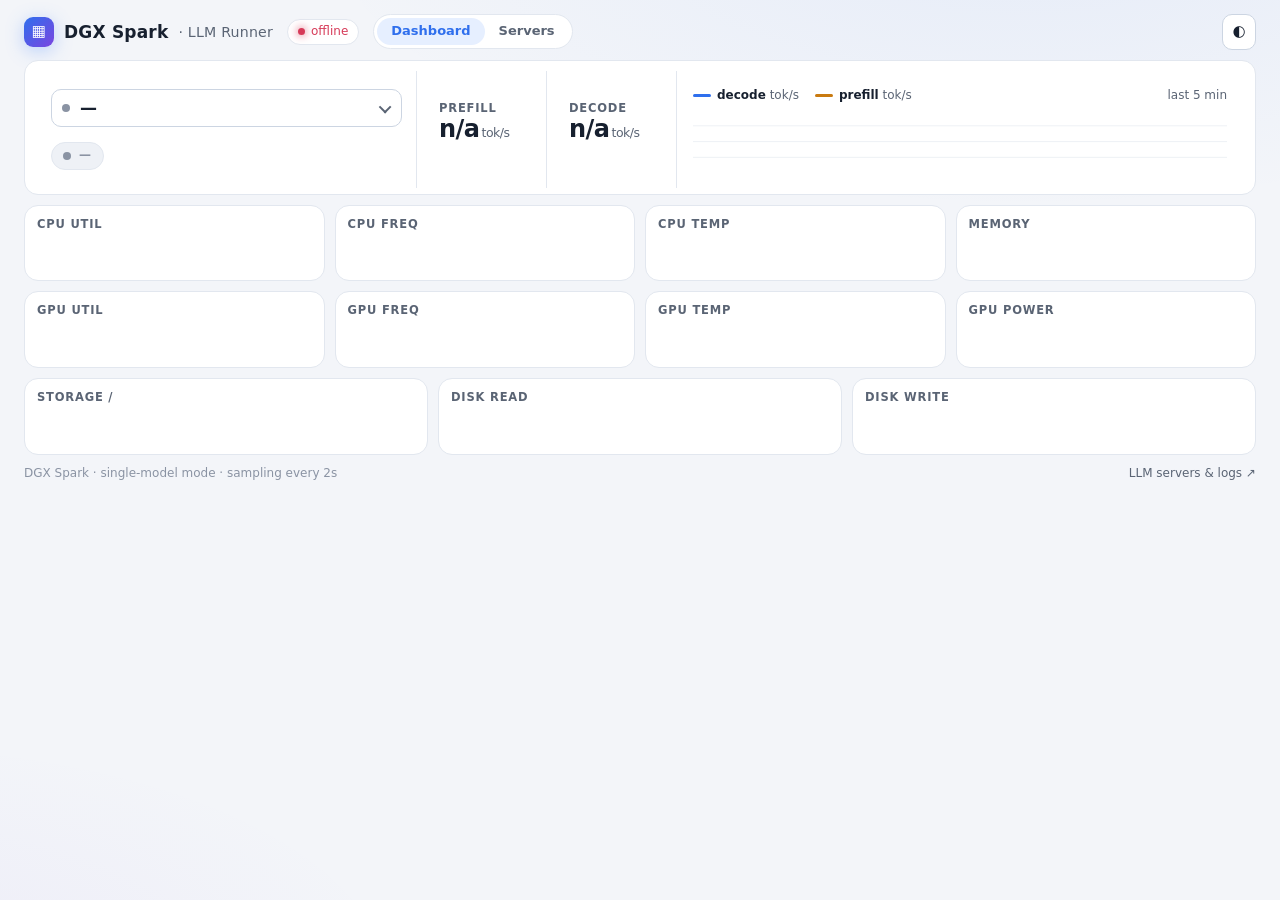
==== web/index.html @ bf710873 "Replace Streamlit dashboard with FastAPI backend + vanilla HTML/JS/CSS frontend" ====
<!DOCTYPE html>
<html lang="en">
<head>
<meta charset="UTF-8">
<meta name="viewport" content="width=device-width, initial-scale=1">
<title>DGX Spark · LLM Runner</title>
<link rel="stylesheet" href="style.css">
</head>
<body>
<div class="app">

  <header>
    <div class="brand">
      <span class="logo">▦</span>
      DGX Spark <small>· LLM Runner</small>
    </div>
    <span class="live" id="livePill"><i></i> <span id="liveText">connecting…</span></span>
    <span class="nav">
      <button id="navDash" class="active">Dashboard</button>
      <button id="navServers">Servers</button>
    </span>
    <span class="spacer"></span>
    <button class="btn theme-toggle" id="themeToggle" title="Toggle light / dark">◐</button>
  </header>

  <!-- ==================== DASHBOARD VIEW ==================== -->
  <main id="viewDash">

    <section class="card llm">
      <div class="side">
        <details class="select model-title" id="modelSelect">
          <summary>
            <span class="dot" id="selDot"></span>
            <span id="selName">—</span>
            <span class="tag" id="selTag"></span>
            <span class="caret"></span>
          </summary>
          <div class="menu" role="listbox" id="modelMenu">
            <div class="group">Available models</div>
          </div>
        </details>
        <div class="actions">
          <span class="status stopped" id="statusPill"><i></i> <span id="statusText">—</span></span>
          <button class="btn primary" id="btnStart" hidden>Start</button>
          <button class="btn danger-ghost" id="btnStop" hidden>Stop</button>
          <button class="btn" id="btnReload" hidden>Reload</button>
        </div>
      </div>
      <div class="throughput">
        <div class="t">
          <div class="label">Prefill</div>
          <div class="value" id="prefillVal">n/a<small>tok/s</small></div>
          <div class="delta" id="prefillDelta"></div>
        </div>
        <div class="t">
          <div class="label">Decode</div>
          <div class="value" id="decodeVal">n/a<small>tok/s</small></div>
          <div class="delta" id="decodeDelta"></div>
        </div>
      </div>
      <div class="chart">
        <div class="legend">
          <span><span class="sw decode"></span><b>decode</b> tok/s</span>
          <span><span class="sw prefill"></span><b>prefill</b> tok/s</span>
          <span class="spacer"></span>
          <span>last 5 min</span>
        </div>
        <svg id="heroSvg" viewBox="0 0 700 150" preserveAspectRatio="none">
          <defs>
            <linearGradient id="gDec" x1="0" y1="0" x2="0" y2="1">
              <stop offset="0" stop-color="var(--accent)" stop-opacity=".28"/>
              <stop offset="1" stop-color="var(--accent)" stop-opacity="0"/>
            </linearGradient>
          </defs>
          <g stroke="var(--border)" stroke-width="1">
            <line x1="0" y1="37"  x2="700" y2="37"/>
            <line x1="0" y1="74"  x2="700" y2="74"/>
            <line x1="0" y1="111" x2="700" y2="111"/>
          </g>
        </svg>
      </div>
    </section>

    <div class="row" id="rowSys"></div>
    <div class="row" id="rowGpu"></div>
    <div class="row row-3" id="rowStorage"></div>

  </main>

  <!-- ==================== SERVERS VIEW ==================== -->
  <main id="viewServers" hidden>
    <section class="card servers">
      <div class="bar">
        <details class="select" id="serverSelect">
          <summary>
            <span class="dot" id="srvDot"></span>
            <span id="srvName">—</span>
            <span class="tag" id="srvTag"></span>
            <span class="caret"></span>
          </summary>
          <div class="menu" id="serverMenu"><div class="group">Available models</div></div>
        </details>
        <button class="btn primary" id="srvStart">Start</button>
        <button class="btn danger-ghost" id="srvStop">Stop</button>
        <span class="spacer"></span>
        <label class="ctl">Lines
          <select id="logTail">
            <option>50</option>
            <option>100</option>
            <option selected>300</option>
            <option>1000</option>
          </select>
        </label>
        <label class="ctl"><input type="checkbox" id="logAuto" checked> Auto refresh 5s</label>
        <button class="btn" id="logRefresh">Refresh</button>
      </div>
      <div class="detail" id="srvDetail"></div>
    </section>
    <section class="card logsbox">
      <div class="head"><span class="label">Container logs</span><span class="sub" id="logsMeta"></span></div>
      <pre class="logs" id="logs">select a model…</pre>
    </section>
  </main>

  <footer>
    <span id="footInfo">DGX Spark · single-model mode · sampling every 2s</span>
    <a href="#" id="footLink">LLM servers &amp; logs ↗</a>
  </footer>
</div>

<div class="toast" id="toast"></div>
<script src="app.js"></script>
</body>
</html>
---- web/style.css ----
:root {
  --bg: #0b0e14;
  --panel: #12161f;
  --panel-2: #161b26;
  --border: #1f2635;
  --border-hi: #2c3547;
  --text: #e6ebf3;
  --muted: #8a93a6;
  --faint: #5b6373;
  --accent: #4f8cff;
  --accent-2: #8b5cf6;
  --ok: #2dd4a7;
  --warn: #ffb454;
  --err: #ff5d73;
  --hover: #1b2231;
  --hover-border: #3d4c6b;
  --menu-bg: #141926;
  --sel-bg-1: #1c2a4a;
  --sel-bg-2: #172138;
  --sel-border: #34548f;
  --chip-bg: #0e1119;
  --glow-1: rgba(79,140,255,.09);
  --glow-2: rgba(139,92,246,.07);
  --radius: 14px;
  color-scheme: dark;
  font-size: 15px;
}
:root[data-theme="light"] {
  --bg: #f3f5f9;
  --panel: #ffffff;
  --panel-2: #ffffff;
  --border: #e2e7ef;
  --border-hi: #ccd5e2;
  --text: #17202f;
  --muted: #5a6474;
  --faint: #8a93a3;
  --accent: #2f6fed;
  --accent-2: #7a45e0;
  --ok: #0da27d;
  --warn: #c97a10;
  --err: #d63a58;
  --hover: #eef1f7;
  --hover-border: #b7c4d8;
  --menu-bg: #ffffff;
  --sel-bg-1: #e6efff;
  --sel-bg-2: #eef4ff;
  --sel-border: #9db9ea;
  --chip-bg: #eef1f6;
  --glow-1: rgba(47,111,237,.07);
  --glow-2: rgba(122,69,224,.05);
  --shadow: rgba(30,50,90,.18);
  color-scheme: light;
}
body { transition: background-color .25s, color .25s; }
* { margin: 0; padding: 0; box-sizing: border-box; }
html, body { height: 100%; }
body {
  background-color: var(--bg);
  background-image:
    radial-gradient(1200px 500px at 80% -10%, var(--glow-1), transparent 60%),
    radial-gradient(900px 420px at -10% 110%, var(--glow-2), transparent 60%);
  color: var(--text);
  font: 400 15px/1.45 "Inter", "SF Pro Text", system-ui, -apple-system, "Segoe UI", sans-serif;
  font-variant-numeric: tabular-nums;
}

.app {
  max-width: 1500px;
  margin: 0 auto;
  padding: 14px 24px 18px;
  min-height: 100%;
  display: flex;
  flex-direction: column;
  gap: 10px;
}

/* ---------- top bar ---------- */
header {
  display: flex;
  align-items: center;
  gap: 14px;
  flex-wrap: wrap;
}
.brand {
  display: flex; align-items: center; gap: 10px;
  font-weight: 650; font-size: 17px; letter-spacing: .2px;
}
.brand .logo {
  width: 30px; height: 30px; border-radius: 9px;
  display: grid; place-items: center;
  background: linear-gradient(135deg, var(--accent), var(--accent-2));
  font-size: 15px; color: #fff;
  box-shadow: 0 4px 18px rgba(79,140,255,.35);
}
.brand small { color: var(--muted); font-weight: 450; }
.live {
  display: inline-flex; align-items: center; gap: 6px;
  font-size: 12px; color: var(--muted);
  border: 1px solid var(--border); border-radius: 999px;
  padding: 3px 10px; background: var(--panel);
}
.live i {
  width: 7px; height: 7px; border-radius: 50%;
  background: var(--ok); box-shadow: 0 0 8px var(--ok);
  animation: pulse 2s infinite;
}
.live.off i { background: var(--err); box-shadow: 0 0 8px var(--err); }
.live.off { color: var(--err); }
@keyframes pulse { 50% { opacity: .35; } }
.spacer { flex: 1; }

.nav {
  display: inline-flex; background: var(--panel);
  border: 1px solid var(--border); border-radius: 999px; padding: 3px;
}
.nav button {
  font: inherit; font-size: 13px; font-weight: 600;
  background: transparent; color: var(--muted); border: none;
  border-radius: 999px; padding: 4px 14px; cursor: pointer;
}
.nav button.active { background: var(--sel-bg-1); color: var(--accent); }
.nav button:hover:not(.active) { color: var(--text); }

/* ---------- dropdown ---------- */
.select { position: relative; }
.select > summary {
  list-style: none;
  display: inline-flex; align-items: center; gap: 10px;
  min-width: 240px;
  background: var(--panel);
  border: 1px solid var(--border-hi);
  border-radius: 10px;
  padding: 8px 12px;
  font-size: 13.5px; font-weight: 600; cursor: pointer;
  user-select: none;
}
.select > summary::-webkit-details-marker { display: none; }
.select > summary:hover { border-color: var(--hover-border); }
.select[open] > summary { border-color: var(--accent); }
.select .caret {
  margin-left: auto; width: 9px; height: 9px;
  border: solid var(--muted); border-width: 0 0 2px 2px;
  transform: rotate(-45deg) translateY(-2px);
  transition: transform .2s;
}
.select[open] .caret { transform: rotate(135deg) translateY(-2px); }
.select .dot { width: 8px; height: 8px; border-radius: 50%; background: var(--faint); flex: none; }
.select .dot.on { background: var(--ok); box-shadow: 0 0 8px var(--ok); }
.select .tag {
  font-size: 10px; font-weight: 600; letter-spacing: .5px;
  color: var(--faint); text-transform: uppercase;
}

.menu {
  position: absolute; top: calc(100% + 6px); left: 0; z-index: 20;
  width: 420px; max-width: 92vw; max-height: 340px; overflow: auto;
  background: var(--menu-bg);
  border: 1px solid var(--border-hi);
  border-radius: 12px;
  padding: 6px;
  box-shadow: 0 18px 50px var(--shadow, rgba(0,0,0,.55));
}
.menu .group {
  font-size: 10.5px; font-weight: 700; letter-spacing: .8px;
  text-transform: uppercase; color: var(--faint);
  padding: 8px 10px 5px;
}
.opt {
  display: grid;
  grid-template-columns: auto 1fr auto;
  align-items: center; gap: 10px;
  padding: 9px 10px;
  border-radius: 9px; cursor: pointer;
}
.opt:hover { background: var(--hover); }
.opt input { display: none; }
.opt .name {
  font-size: 13.5px; font-weight: 600;
  display: block; white-space: nowrap;
  overflow: hidden; text-overflow: ellipsis;
}
.opt .ep { font-size: 11.5px; color: var(--faint); font-weight: 450; }
.opt .state {
  font-size: 10.5px; font-weight: 700; letter-spacing: .5px;
  padding: 3px 8px; border-radius: 999px;
}
.state.running {
  color: var(--ok);
  background: color-mix(in srgb, var(--ok) 12%, transparent);
  border: 1px solid color-mix(in srgb, var(--ok) 40%, transparent);
}
.state.starting {
  color: var(--warn);
  background: color-mix(in srgb, var(--warn) 12%, transparent);
  border: 1px solid color-mix(in srgb, var(--warn) 40%, transparent);
}
.state.stopped { color: var(--faint); background: var(--chip-bg); border: 1px solid var(--border); }
.opt:has(input:checked) {
  background: linear-gradient(180deg, var(--sel-bg-1), var(--sel-bg-2));
  outline: 1px solid var(--sel-border);
}
.opt:has(input:checked) .name { color: var(--accent); }
.menu .hint {
  font-size: 11px; color: var(--faint);
  padding: 8px 10px 6px; border-top: 1px solid var(--border);
  margin-top: 6px;
}

/* ---------- buttons ---------- */
.btn {
  font: inherit; font-size: 13.5px; font-weight: 600;
  color: var(--text);
  background: var(--panel-2);
  border: 1px solid var(--border-hi);
  border-radius: 10px;
  padding: 8px 16px;
  cursor: pointer;
  transition: border-color .15s, background .15s;
}
.btn:hover { border-color: var(--hover-border); background: var(--hover); }
.btn:disabled { opacity: .45; cursor: default; }
.btn.danger-ghost {
  color: var(--err);
  border-color: color-mix(in srgb, var(--err) 40%, transparent);
  background: color-mix(in srgb, var(--err) 8%, var(--panel));
}
.btn.danger-ghost:hover:not(:disabled) { border-color: color-mix(in srgb, var(--err) 65%, transparent); }
.btn.primary {
  background: linear-gradient(135deg, var(--accent), #3a6fe0);
  border-color: transparent; color: #fff;
  box-shadow: 0 4px 16px rgba(79,140,255,.3);
}
.btn.busy { opacity: .6; pointer-events: none; }
.theme-toggle { width: 34px; padding: 6px 0; text-align: center; font-size: 15px; }

/* ---------- grid ---------- */
main { display: flex; flex-direction: column; gap: 10px; }
main[hidden] { display: none; }
.row {
  display: grid;
  grid-template-columns: repeat(4, 1fr);
  gap: 10px;
}
.row.row-3 { grid-template-columns: repeat(3, 1fr); }

.card {
  background: linear-gradient(180deg, var(--panel-2), var(--panel));
  border: 1px solid var(--border);
  border-radius: var(--radius);
  padding: 10px 12px 6px;
  position: relative;
  overflow: hidden;
  transition: border-color .2s;
}
.card:hover { border-color: var(--border-hi); }
.card .head {
  display: flex; align-items: baseline; justify-content: space-between;
  margin-bottom: 2px;
}
.card .label {
  font-size: 11.5px; font-weight: 600;
  letter-spacing: .8px; text-transform: uppercase;
  color: var(--muted);
}
.card .sub { font-size: 11.5px; color: var(--faint); }
.value {
  font-size: 21px; font-weight: 680; letter-spacing: -.5px;
  line-height: 1.15;
}
.value small { font-size: 12.5px; font-weight: 500; color: var(--muted); margin-left: 2px; }
.spark { display: block; width: 100%; height: 38px; margin-top: 4px; }

/* ---------- LLM hero panel ---------- */
.llm {
  display: grid;
  grid-template-columns: 380px auto auto minmax(0, 1fr);
  gap: 0;
  overflow: visible;
}
.llm .side {
  padding: 18px 14px;
  border-right: 1px solid var(--border);
  display: flex; flex-direction: column; gap: 15px;
  justify-content: center;
}
.model-title { align-self: stretch; }
.model-title > summary {
  font-size: 17px; font-weight: 680; letter-spacing: -.2px;
  padding: 6px 10px; min-width: 0;
  display: flex;
}
.model-title > summary #selName {
  flex: 1; min-width: 0;
  overflow: hidden; text-overflow: ellipsis; white-space: nowrap;
}
.model-title .menu { width: min(460px, 92vw); }
.llm .actions { display: flex; align-items: center; gap: 8px; }
.llm .actions .btn { padding: 6px 12px; font-size: 13px; }
.llm .status {
  display: inline-flex; align-items: center; gap: 8px;
  margin-right: auto;
  font-size: 12px; font-weight: 650; letter-spacing: .6px;
  padding: 4px 11px; border-radius: 999px;
}
.llm .status i { width: 8px; height: 8px; border-radius: 50%; }
.llm .status.running {
  color: var(--ok);
  background: color-mix(in srgb, var(--ok) 10%, transparent);
  border: 1px solid color-mix(in srgb, var(--ok) 40%, transparent);
}
.llm .status.running i { background: var(--ok); box-shadow: 0 0 10px var(--ok); }
.llm .status.starting {
  color: var(--warn);
  background: color-mix(in srgb, var(--warn) 10%, transparent);
  border: 1px solid color-mix(in srgb, var(--warn) 40%, transparent);
}
.llm .status.starting i { background: var(--warn); box-shadow: 0 0 10px var(--warn); }
.llm .status.stopped { color: var(--faint); background: var(--chip-bg); border: 1px solid var(--border); }
.llm .status.stopped i { background: var(--faint); }

.throughput { display: contents; }
.throughput .t {
  display: flex; flex-direction: column; justify-content: center;
  padding: 14px 22px;
  border-right: 1px solid var(--border);
  min-width: 130px;
}
.throughput .t .label { margin-bottom: 0; }
.throughput .t .value { font-size: 24px; line-height: 1.05; }
.throughput .delta { font-size: 11.5px; font-weight: 600; min-height: 17px; }
.delta.up { color: var(--ok); }
.delta.down { color: var(--err); }
.llm .chart { padding: 10px 16px 8px; display: flex; flex-direction: column; justify-content: center; }
.chart .legend {
  display: flex; gap: 16px; font-size: 12px; color: var(--muted);
  margin-bottom: 6px;
}
.legend b { font-weight: 600; color: var(--text); }
.legend .spacer { flex: 1; }
.legend .sw { display: inline-block; width: 18px; height: 3px; border-radius: 2px; vertical-align: middle; margin-right: 6px; }
.sw.decode { background: var(--accent); }
.sw.prefill { background: var(--warn); }
.chart svg { flex: none; width: 100%; height: 64px; }

/* ---------- servers view ---------- */
.servers { padding: 16px; display: flex; flex-direction: column; gap: 12px; }
.servers .bar { display: flex; align-items: center; gap: 10px; flex-wrap: wrap; }
.servers .detail { font-size: 12px; color: var(--faint); }
.servers label.ctl { font-size: 12.5px; color: var(--muted); display: inline-flex; align-items: center; gap: 6px; }
.servers select {
  font: inherit; font-size: 13px; color: var(--text);
  background: var(--chip-bg); border: 1px solid var(--border-hi);
  border-radius: 8px; padding: 5px 8px;
}
.logsbox { padding: 0; display: flex; flex-direction: column; }
.logsbox .head { padding: 10px 14px 8px; }
pre.logs {
  flex: 1; margin: 0; border-top: 1px solid var(--border);
  background: var(--chip-bg); color: var(--text);
  font: 400 12px/1.55 ui-monospace, "SF Mono", Menlo, Consolas, monospace;
  white-space: pre-wrap; word-break: break-word;
  height: 52vh; overflow: auto; padding: 10px 14px;
}
.warnbar {
  font-size: 13px; color: var(--warn);
  background: color-mix(in srgb, var(--warn) 10%, transparent);
  border: 1px solid color-mix(in srgb, var(--warn) 35%, transparent);
  border-radius: var(--radius); padding: 10px 14px;
}

/* ---------- toast ---------- */
.toast {
  position: fixed; right: 22px; bottom: 22px; z-index: 50;
  background: var(--menu-bg); color: var(--text);
  border: 1px solid var(--border-hi); border-radius: 10px;
  padding: 10px 16px; font-size: 13.5px; font-weight: 600;
  box-shadow: 0 12px 40px rgba(0,0,0,.4);
  opacity: 0; transform: translateY(8px); transition: opacity .2s, transform .2s;
  pointer-events: none; max-width: 420px; white-space: pre-wrap;
}
.toast.show { opacity: 1; transform: none; }
.toast.err { border-color: color-mix(in srgb, var(--err) 60%, transparent); color: var(--err); }

footer {
  display: flex; justify-content: space-between;
  color: var(--faint); font-size: 12px;
}
footer a { color: var(--muted); text-decoration: none; }
footer a:hover { color: var(--accent); }

@media (max-width: 1100px) {
  .row, .row.row-3 { grid-template-columns: repeat(2, 1fr); }
  .llm { grid-template-columns: 1fr; }
  .llm .side, .throughput .t { border-right: none; border-bottom: 1px solid var(--border); }
}
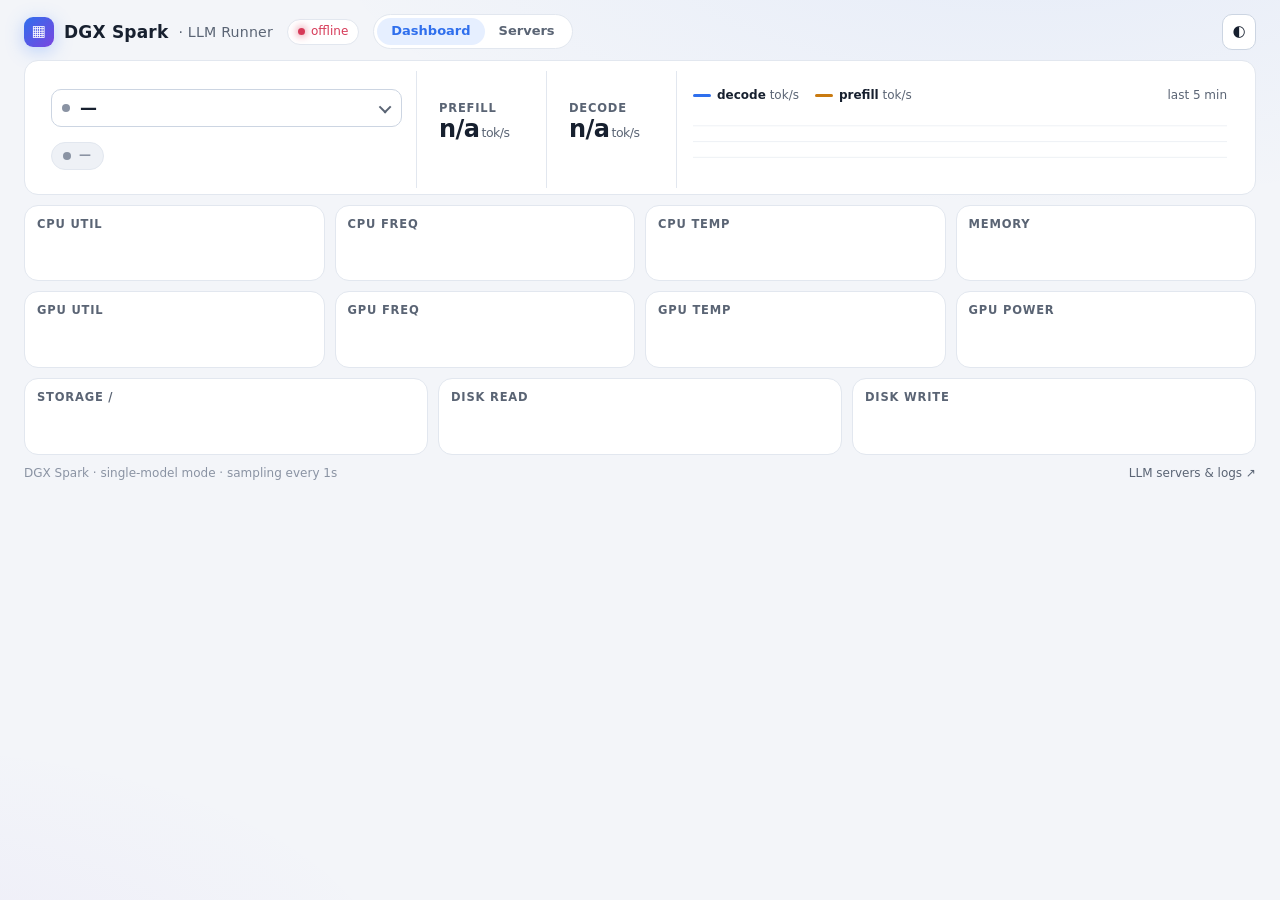
==== commit fdadd7d9: "Sample hardware metrics every 1s and fix sparkline scroll" ====
--- a/web/index.html
+++ b/web/index.html
@@ -123,7 +123,7 @@
   </main>
 
   <footer>
-    <span id="footInfo">DGX Spark · single-model mode · sampling every 2s</span>
+    <span id="footInfo">DGX Spark · single-model mode · sampling every 1s</span>
     <a href="#" id="footLink">LLM servers &amp; logs ↗</a>
   </footer>
 </div>
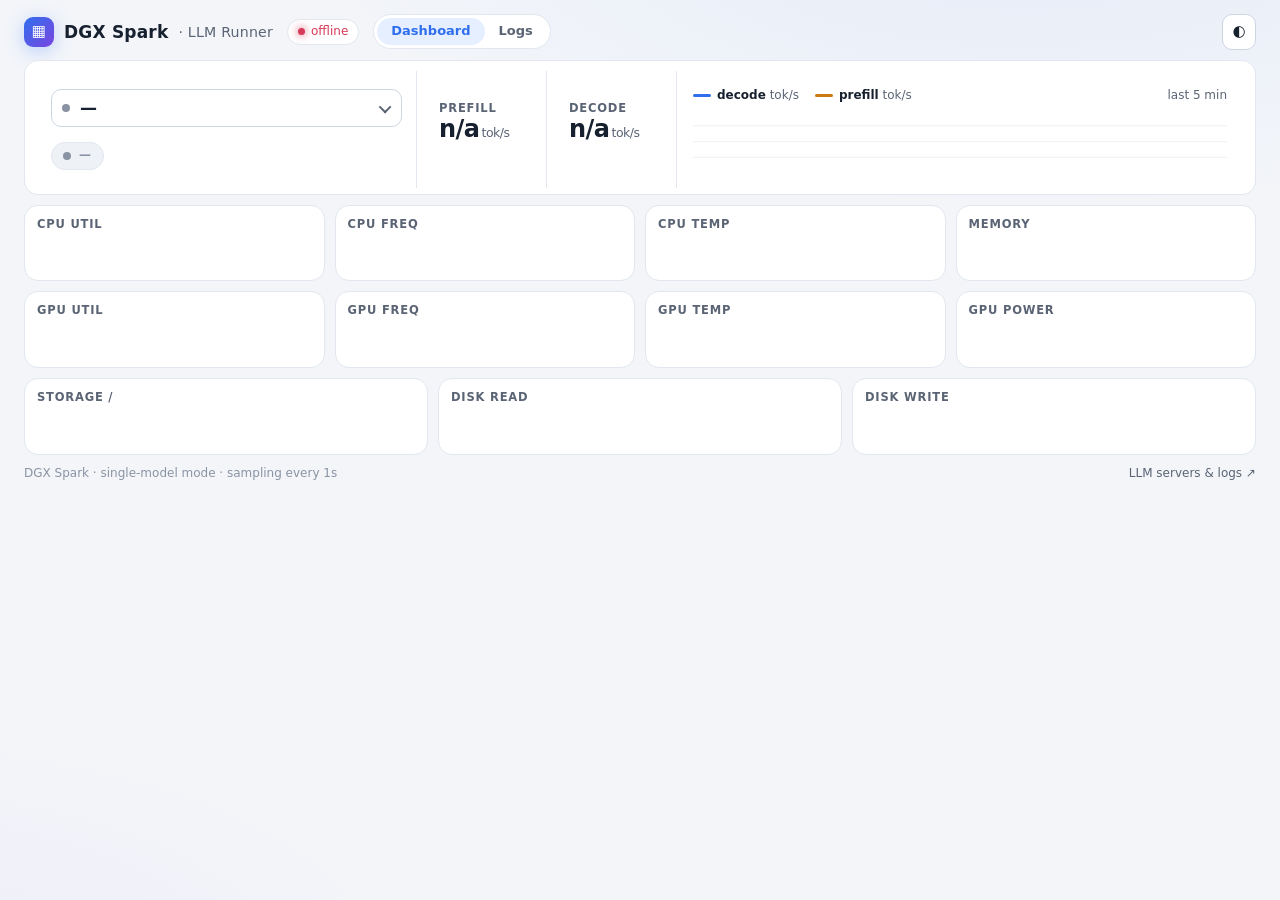
==== commit b3764d36: "Rename Servers tab to Logs and make it a read-only view The Logs tab now shows only the currently ru" ====
--- a/web/index.html
+++ b/web/index.html
@@ -17,7 +17,7 @@
     <span class="live" id="livePill"><i></i> <span id="liveText">connecting…</span></span>
     <span class="nav">
       <button id="navDash" class="active">Dashboard</button>
-      <button id="navServers">Servers</button>
+      <button id="navServers">Logs</button>
     </span>
     <span class="spacer"></span>
     <button class="btn theme-toggle" id="themeToggle" title="Toggle light / dark">◐</button>
@@ -87,38 +87,27 @@
 
   </main>
 
-  <!-- ==================== SERVERS VIEW ==================== -->
+  <!-- ==================== LOGS VIEW ==================== -->
   <main id="viewServers" hidden>
     <section class="card servers">
       <div class="bar">
-        <details class="select" id="serverSelect">
-          <summary>
-            <span class="dot" id="srvDot"></span>
-            <span id="srvName">—</span>
-            <span class="tag" id="srvTag"></span>
-            <span class="caret"></span>
-          </summary>
-          <div class="menu" id="serverMenu"><div class="group">Available models</div></div>
-        </details>
-        <button class="btn primary" id="srvStart">Start</button>
-        <button class="btn danger-ghost" id="srvStop">Stop</button>
         <span class="spacer"></span>
         <label class="ctl">Lines
           <select id="logTail">
+            <option>10</option>
+            <option selected>20</option>
             <option>50</option>
             <option>100</option>
-            <option selected>300</option>
-            <option>1000</option>
           </select>
         </label>
         <label class="ctl"><input type="checkbox" id="logAuto" checked> Auto refresh 5s</label>
         <button class="btn" id="logRefresh">Refresh</button>
       </div>
-      <div class="detail" id="srvDetail"></div>
+      <div class="detail" id="srvDetail">No model is running</div>
     </section>
     <section class="card logsbox">
       <div class="head"><span class="label">Container logs</span><span class="sub" id="logsMeta"></span></div>
-      <pre class="logs" id="logs">select a model…</pre>
+      <pre class="logs" id="logs">No model is running</pre>
     </section>
   </main>
 
--- a/web/style.css
+++ b/web/style.css
@@ -343,7 +343,7 @@
 .chart svg { flex: none; width: 100%; height: 64px; }
 
 /* ---------- servers view ---------- */
-.servers { padding: 16px; display: flex; flex-direction: column; gap: 12px; }
+.servers { padding: 16px; display: flex; flex-direction: column; gap: 12px; overflow: visible; }
 .servers .bar { display: flex; align-items: center; gap: 10px; flex-wrap: wrap; }
 .servers .detail { font-size: 12px; color: var(--faint); }
 .servers label.ctl { font-size: 12.5px; color: var(--muted); display: inline-flex; align-items: center; gap: 6px; }
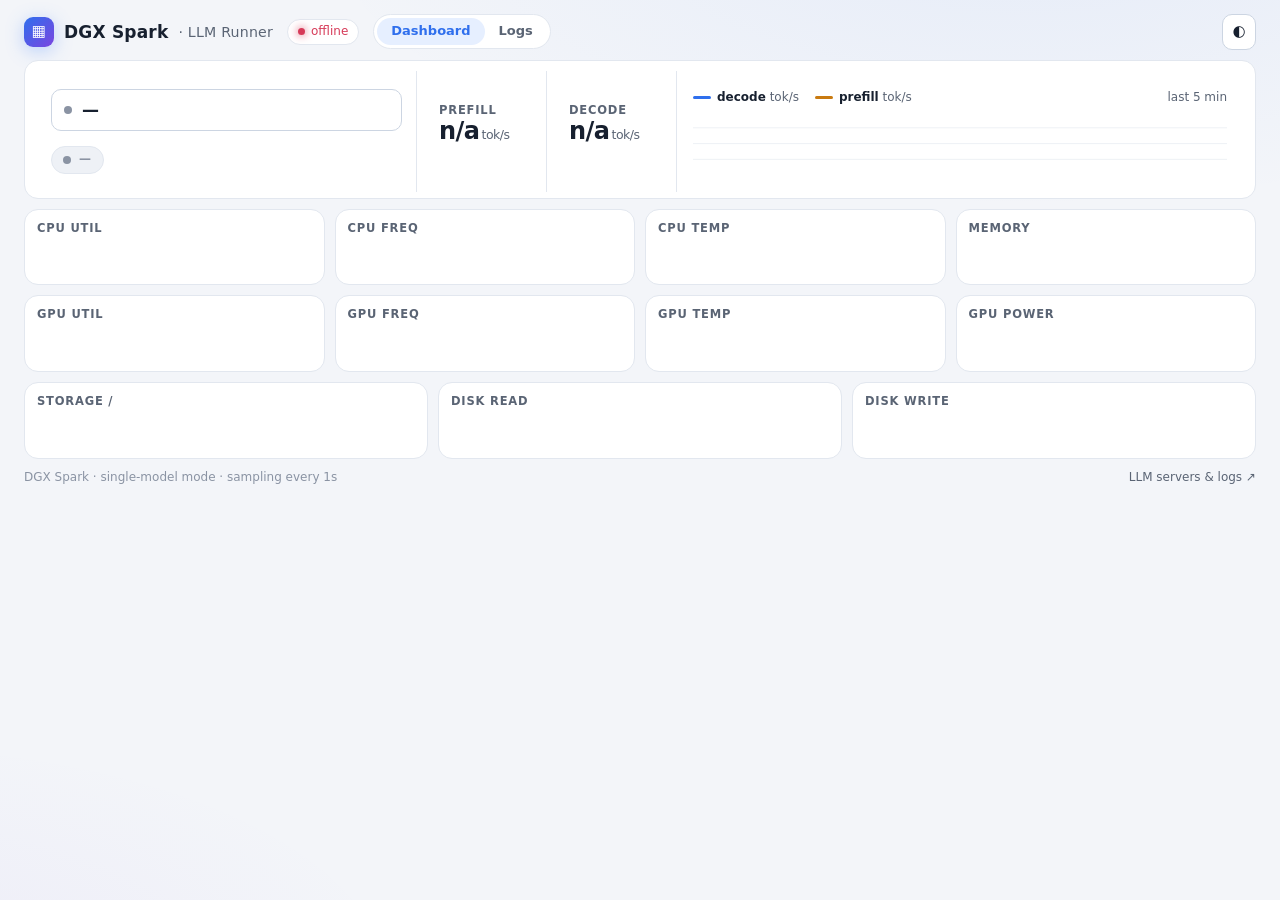
==== commit 632346f5: "Rework model selector: label + Change button with immediate swap - Drop per-model status pills from " ====
--- a/web/index.html
+++ b/web/index.html
@@ -28,17 +28,15 @@
 
     <section class="card llm">
       <div class="side">
-        <details class="select model-title" id="modelSelect">
-          <summary>
-            <span class="dot" id="selDot"></span>
-            <span id="selName">—</span>
-            <span class="tag" id="selTag"></span>
-            <span class="caret"></span>
-          </summary>
+        <div class="model-title select" id="modelSelect">
+          <span class="dot" id="selDot"></span>
+          <span id="selName">—</span>
+          <span class="tag" id="selTag"></span>
+          <button class="btn change" id="btnChangeModel" hidden>Change</button>
           <div class="menu" role="listbox" id="modelMenu">
             <div class="group">Available models</div>
           </div>
-        </details>
+        </div>
         <div class="actions">
           <span class="status stopped" id="statusPill"><i></i> <span id="statusText">—</span></span>
           <button class="btn primary" id="btnStart" hidden>Start</button>
--- a/web/style.css
+++ b/web/style.css
@@ -107,6 +107,7 @@
 .live.off i { background: var(--err); box-shadow: 0 0 8px var(--err); }
 .live.off { color: var(--err); }
 @keyframes pulse { 50% { opacity: .35; } }
+@keyframes spin { to { transform: rotate(360deg); } }
 .spacer { flex: 1; }
 
 .nav {
@@ -123,35 +124,34 @@
 
 /* ---------- dropdown ---------- */
 .select { position: relative; }
-.select > summary {
-  list-style: none;
-  display: inline-flex; align-items: center; gap: 10px;
-  min-width: 240px;
+.model-title {
+  position: relative;
+  display: flex; align-items: center; gap: 10px;
+  align-self: stretch;
+  min-width: 0;
   background: var(--panel);
   border: 1px solid var(--border-hi);
   border-radius: 10px;
   padding: 8px 12px;
-  font-size: 13.5px; font-weight: 600; cursor: pointer;
+  font-size: 17px; font-weight: 680;
   user-select: none;
 }
-.select > summary::-webkit-details-marker { display: none; }
-.select > summary:hover { border-color: var(--hover-border); }
-.select[open] > summary { border-color: var(--accent); }
-.select .caret {
-  margin-left: auto; width: 9px; height: 9px;
-  border: solid var(--muted); border-width: 0 0 2px 2px;
-  transform: rotate(-45deg) translateY(-2px);
-  transition: transform .2s;
-}
-.select[open] .caret { transform: rotate(135deg) translateY(-2px); }
-.select .dot { width: 8px; height: 8px; border-radius: 50%; background: var(--faint); flex: none; }
-.select .dot.on { background: var(--ok); box-shadow: 0 0 8px var(--ok); }
-.select .tag {
+.model-title:hover { border-color: var(--hover-border); }
+.model-title.open { border-color: var(--accent); }
+.model-title #selName {
+  flex: 1; min-width: 0;
+  overflow: hidden; text-overflow: ellipsis; white-space: nowrap;
+}
+.model-title .btn.change { flex: none; font-size: 12.5px; padding: 5px 12px; }
+.model-title .dot { width: 8px; height: 8px; border-radius: 50%; background: var(--faint); flex: none; }
+.model-title .dot.on { background: var(--ok); box-shadow: 0 0 8px var(--ok); }
+.model-title .tag {
   font-size: 10px; font-weight: 600; letter-spacing: .5px;
   color: var(--faint); text-transform: uppercase;
 }
 
 .menu {
+  display: none;
   position: absolute; top: calc(100% + 6px); left: 0; z-index: 20;
   width: 420px; max-width: 92vw; max-height: 340px; overflow: auto;
   background: var(--menu-bg);
@@ -160,15 +160,14 @@
   padding: 6px;
   box-shadow: 0 18px 50px var(--shadow, rgba(0,0,0,.55));
 }
+.select.open .menu { display: block; }
 .menu .group {
   font-size: 10.5px; font-weight: 700; letter-spacing: .8px;
   text-transform: uppercase; color: var(--faint);
   padding: 8px 10px 5px;
 }
 .opt {
-  display: grid;
-  grid-template-columns: auto 1fr auto;
-  align-items: center; gap: 10px;
+  display: block;
   padding: 9px 10px;
   border-radius: 9px; cursor: pointer;
 }
@@ -179,22 +178,7 @@
   display: block; white-space: nowrap;
   overflow: hidden; text-overflow: ellipsis;
 }
-.opt .ep { font-size: 11.5px; color: var(--faint); font-weight: 450; }
-.opt .state {
-  font-size: 10.5px; font-weight: 700; letter-spacing: .5px;
-  padding: 3px 8px; border-radius: 999px;
-}
-.state.running {
-  color: var(--ok);
-  background: color-mix(in srgb, var(--ok) 12%, transparent);
-  border: 1px solid color-mix(in srgb, var(--ok) 40%, transparent);
-}
-.state.starting {
-  color: var(--warn);
-  background: color-mix(in srgb, var(--warn) 12%, transparent);
-  border: 1px solid color-mix(in srgb, var(--warn) 40%, transparent);
-}
-.state.stopped { color: var(--faint); background: var(--chip-bg); border: 1px solid var(--border); }
+.opt .ep { font-size: 11.5px; color: var(--faint); font-weight: 450; display: block; }
 .opt:has(input:checked) {
   background: linear-gradient(180deg, var(--sel-bg-1), var(--sel-bg-2));
   outline: 1px solid var(--sel-border);
@@ -283,16 +267,6 @@
   display: flex; flex-direction: column; gap: 15px;
   justify-content: center;
 }
-.model-title { align-self: stretch; }
-.model-title > summary {
-  font-size: 17px; font-weight: 680; letter-spacing: -.2px;
-  padding: 6px 10px; min-width: 0;
-  display: flex;
-}
-.model-title > summary #selName {
-  flex: 1; min-width: 0;
-  overflow: hidden; text-overflow: ellipsis; white-space: nowrap;
-}
 .model-title .menu { width: min(460px, 92vw); }
 .llm .actions { display: flex; align-items: center; gap: 8px; }
 .llm .actions .btn { padding: 6px 12px; font-size: 13px; }
@@ -314,7 +288,14 @@
   background: color-mix(in srgb, var(--warn) 10%, transparent);
   border: 1px solid color-mix(in srgb, var(--warn) 40%, transparent);
 }
-.llm .status.starting i { background: var(--warn); box-shadow: 0 0 10px var(--warn); }
+.llm .status.starting i {
+  width: 11px; height: 11px;
+  background: transparent; box-shadow: none;
+  border: 2px solid color-mix(in srgb, var(--warn) 30%, transparent);
+  border-top-color: var(--warn);
+  border-radius: 50%;
+  animation: spin .8s linear infinite;
+}
 .llm .status.stopped { color: var(--faint); background: var(--chip-bg); border: 1px solid var(--border); }
 .llm .status.stopped i { background: var(--faint); }
 
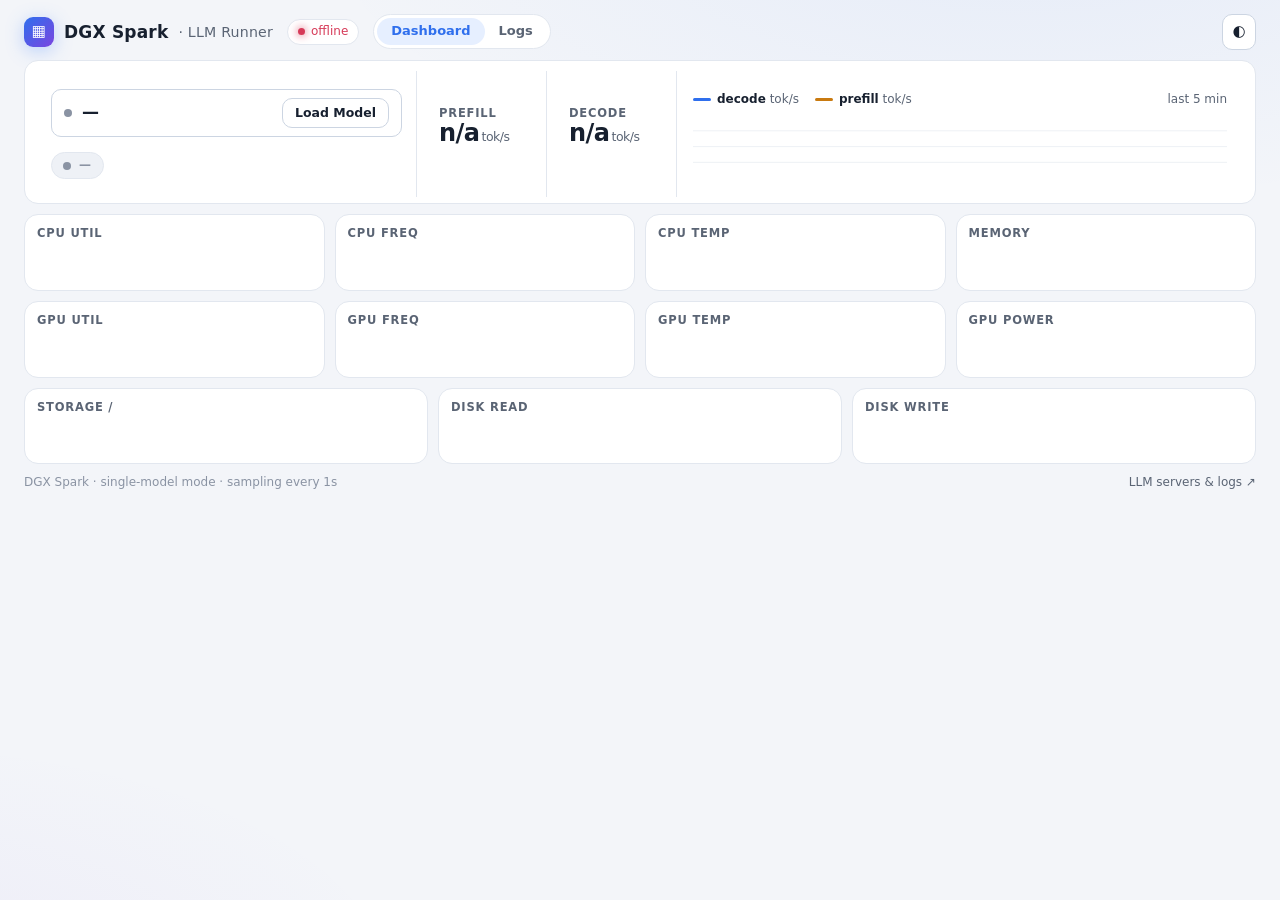
==== commit dd39a862: "Replace model dropdown with Load Model modal dialog - Turn model name into a static label with a Loa" ====
--- a/web/index.html
+++ b/web/index.html
@@ -28,14 +28,11 @@
 
     <section class="card llm">
       <div class="side">
-        <div class="model-title select" id="modelSelect">
+        <div class="model-title">
           <span class="dot" id="selDot"></span>
           <span id="selName">—</span>
           <span class="tag" id="selTag"></span>
-          <button class="btn change" id="btnChangeModel" hidden>Change</button>
-          <div class="menu" role="listbox" id="modelMenu">
-            <div class="group">Available models</div>
-          </div>
+          <button class="btn load" id="btnLoadModel">Load Model</button>
         </div>
         <div class="actions">
           <span class="status stopped" id="statusPill"><i></i> <span id="statusText">—</span></span>
@@ -116,6 +113,19 @@
 </div>
 
 <div class="toast" id="toast"></div>
+
+<div class="modal" id="loadModal" hidden>
+  <div class="modal-backdrop" id="loadModalBackdrop"></div>
+  <div class="modal-dialog" role="dialog" aria-modal="true" aria-label="Load Model">
+    <div class="modal-head">
+      <span class="modal-title">Load Model</span>
+      <button class="modal-close" id="loadModalClose" title="Close">×</button>
+    </div>
+    <input class="modal-search" id="loadSearch" type="search" placeholder="Search models…" autocomplete="off">
+    <div class="modal-list" id="loadList"></div>
+  </div>
+</div>
+
 <script src="app.js"></script>
 </body>
 </html>
--- a/web/style.css
+++ b/web/style.css
@@ -122,10 +122,8 @@
 .nav button.active { background: var(--sel-bg-1); color: var(--accent); }
 .nav button:hover:not(.active) { color: var(--text); }
 
-/* ---------- dropdown ---------- */
-.select { position: relative; }
+/* ---------- model title ---------- */
 .model-title {
-  position: relative;
   display: flex; align-items: center; gap: 10px;
   align-self: stretch;
   min-width: 0;
@@ -136,13 +134,11 @@
   font-size: 17px; font-weight: 680;
   user-select: none;
 }
-.model-title:hover { border-color: var(--hover-border); }
-.model-title.open { border-color: var(--accent); }
 .model-title #selName {
   flex: 1; min-width: 0;
   overflow: hidden; text-overflow: ellipsis; white-space: nowrap;
 }
-.model-title .btn.change { flex: none; font-size: 12.5px; padding: 5px 12px; }
+.model-title .btn.load { flex: none; font-size: 12.5px; padding: 5px 12px; }
 .model-title .dot { width: 8px; height: 8px; border-radius: 50%; background: var(--faint); flex: none; }
 .model-title .dot.on { background: var(--ok); box-shadow: 0 0 8px var(--ok); }
 .model-title .tag {
@@ -150,45 +146,62 @@
   color: var(--faint); text-transform: uppercase;
 }
 
-.menu {
-  display: none;
-  position: absolute; top: calc(100% + 6px); left: 0; z-index: 20;
-  width: 420px; max-width: 92vw; max-height: 340px; overflow: auto;
+/* ---------- load model modal ---------- */
+.modal { position: fixed; inset: 0; z-index: 100; display: flex; align-items: center; justify-content: center; }
+.modal[hidden] { display: none; }
+.modal-backdrop { position: absolute; inset: 0; background: rgba(0,0,0,.55); }
+.modal-dialog {
+  position: relative;
+  width: min(540px, 92vw);
+  max-height: 82vh;
+  display: flex; flex-direction: column;
   background: var(--menu-bg);
   border: 1px solid var(--border-hi);
-  border-radius: 12px;
-  padding: 6px;
-  box-shadow: 0 18px 50px var(--shadow, rgba(0,0,0,.55));
-}
-.select.open .menu { display: block; }
-.menu .group {
-  font-size: 10.5px; font-weight: 700; letter-spacing: .8px;
-  text-transform: uppercase; color: var(--faint);
-  padding: 8px 10px 5px;
-}
-.opt {
-  display: block;
-  padding: 9px 10px;
-  border-radius: 9px; cursor: pointer;
-}
-.opt:hover { background: var(--hover); }
-.opt input { display: none; }
-.opt .name {
-  font-size: 13.5px; font-weight: 600;
-  display: block; white-space: nowrap;
-  overflow: hidden; text-overflow: ellipsis;
-}
-.opt .ep { font-size: 11.5px; color: var(--faint); font-weight: 450; display: block; }
-.opt:has(input:checked) {
+  border-radius: 14px;
+  box-shadow: 0 24px 60px var(--shadow, rgba(0,0,0,.5));
+  overflow: hidden;
+}
+.modal-head {
+  display: flex; align-items: center; justify-content: space-between;
+  padding: 14px 16px 10px;
+}
+.modal-title { font-size: 15px; font-weight: 680; }
+.modal-close {
+  font: inherit; font-size: 20px; line-height: 1;
+  background: transparent; border: none; color: var(--muted);
+  cursor: pointer; padding: 2px 6px; border-radius: 6px;
+}
+.modal-close:hover { color: var(--text); background: var(--hover); }
+.modal-search {
+  font: inherit; font-size: 13.5px; color: var(--text);
+  background: var(--chip-bg); border: 1px solid var(--border-hi);
+  border-radius: 9px; padding: 8px 12px;
+  margin: 0 16px 10px;
+}
+.modal-search:focus { outline: none; border-color: var(--accent); }
+.modal-list {
+  overflow: auto; padding: 0 8px 8px;
+  display: flex; flex-direction: column; gap: 2px;
+}
+.load-item {
+  display: grid;
+  grid-template-columns: auto 1fr;
+  align-items: center; gap: 10px;
+  font: inherit; text-align: left;
+  background: transparent; border: none; color: var(--text);
+  padding: 9px 10px; border-radius: 9px; cursor: pointer;
+}
+.load-item:hover { background: var(--hover); }
+.load-item.current {
   background: linear-gradient(180deg, var(--sel-bg-1), var(--sel-bg-2));
   outline: 1px solid var(--sel-border);
 }
-.opt:has(input:checked) .name { color: var(--accent); }
-.menu .hint {
-  font-size: 11px; color: var(--faint);
-  padding: 8px 10px 6px; border-top: 1px solid var(--border);
-  margin-top: 6px;
-}
+.load-item .dot { width: 8px; height: 8px; border-radius: 50%; background: var(--faint); }
+.load-item .dot.on { background: var(--ok); box-shadow: 0 0 8px var(--ok); }
+.load-item .name { font-size: 13.5px; font-weight: 600; }
+.load-item.current .name { color: var(--accent); }
+.load-item .ep { font-size: 11.5px; color: var(--faint); font-weight: 450; grid-column: 2; }
+.load-empty { font-size: 12.5px; color: var(--faint); padding: 16px 10px; text-align: center; }
 
 /* ---------- buttons ---------- */
 .btn {
@@ -267,7 +280,6 @@
   display: flex; flex-direction: column; gap: 15px;
   justify-content: center;
 }
-.model-title .menu { width: min(460px, 92vw); }
 .llm .actions { display: flex; align-items: center; gap: 8px; }
 .llm .actions .btn { padding: 6px 12px; font-size: 13px; }
 .llm .status {
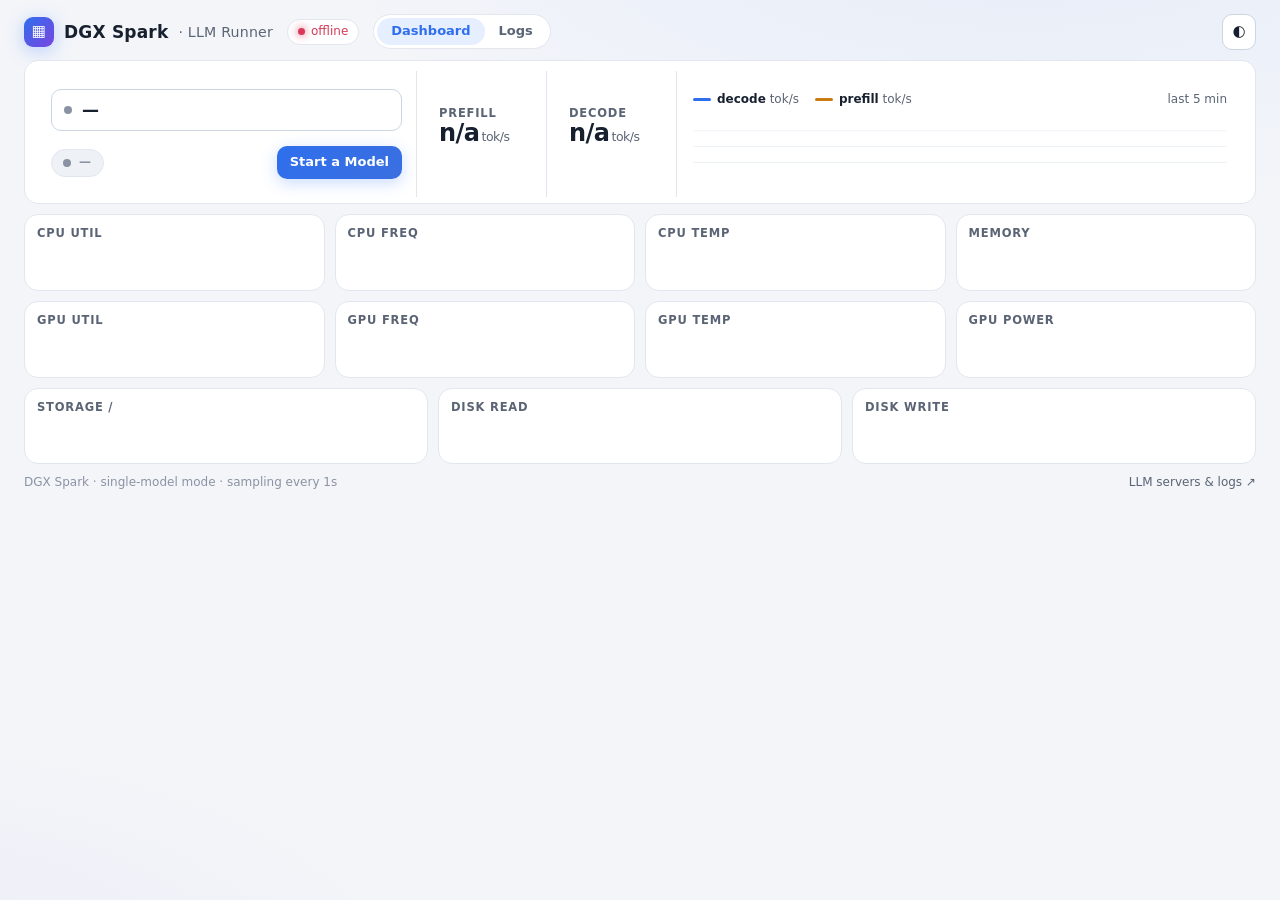
==== commit 38eaa215: "Simplify model card actions - Remove the Reload button - Drop the type tag from the model card label" ====
--- a/web/index.html
+++ b/web/index.html
@@ -31,14 +31,11 @@
         <div class="model-title">
           <span class="dot" id="selDot"></span>
           <span id="selName">—</span>
-          <span class="tag" id="selTag"></span>
-          <button class="btn load" id="btnLoadModel">Load Model</button>
         </div>
         <div class="actions">
           <span class="status stopped" id="statusPill"><i></i> <span id="statusText">—</span></span>
-          <button class="btn primary" id="btnStart" hidden>Start</button>
+          <button class="btn primary" id="btnLoadModel">Start a Model</button>
           <button class="btn danger-ghost" id="btnStop" hidden>Stop</button>
-          <button class="btn" id="btnReload" hidden>Reload</button>
         </div>
       </div>
       <div class="throughput">
--- a/web/style.css
+++ b/web/style.css
@@ -138,18 +138,16 @@
   flex: 1; min-width: 0;
   overflow: hidden; text-overflow: ellipsis; white-space: nowrap;
 }
-.model-title .btn.load { flex: none; font-size: 12.5px; padding: 5px 12px; }
 .model-title .dot { width: 8px; height: 8px; border-radius: 50%; background: var(--faint); flex: none; }
 .model-title .dot.on { background: var(--ok); box-shadow: 0 0 8px var(--ok); }
-.model-title .tag {
-  font-size: 10px; font-weight: 600; letter-spacing: .5px;
-  color: var(--faint); text-transform: uppercase;
-}
 
 /* ---------- load model modal ---------- */
-.modal { position: fixed; inset: 0; z-index: 100; display: flex; align-items: center; justify-content: center; }
+.modal {
+  position: fixed; top: 0; left: 0; right: 0; bottom: 0; z-index: 100;
+  display: flex; align-items: center; justify-content: center;
+}
 .modal[hidden] { display: none; }
-.modal-backdrop { position: absolute; inset: 0; background: rgba(0,0,0,.55); }
+.modal-backdrop { position: absolute; top: 0; left: 0; right: 0; bottom: 0; background: rgba(0,0,0,.55); }
 .modal-dialog {
   position: relative;
   width: min(540px, 92vw);
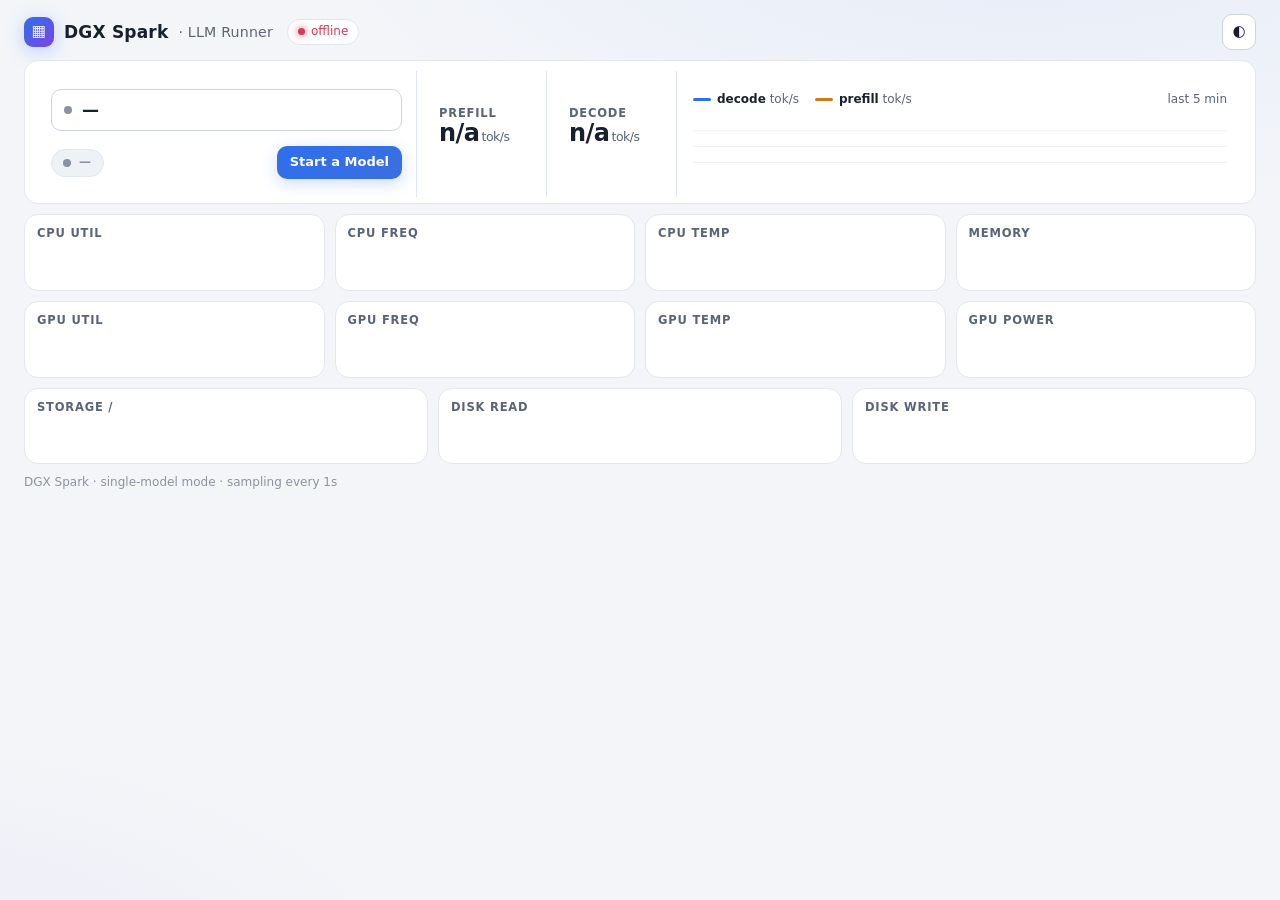
==== commit 6c8c0dbf: "Remove top tabs and the Logs view - Drop the Dashboard/Logs navigation from the header - Remove the " ====
--- a/web/index.html
+++ b/web/index.html
@@ -15,16 +15,11 @@
       DGX Spark <small>· LLM Runner</small>
     </div>
     <span class="live" id="livePill"><i></i> <span id="liveText">connecting…</span></span>
-    <span class="nav">
-      <button id="navDash" class="active">Dashboard</button>
-      <button id="navServers">Logs</button>
-    </span>
     <span class="spacer"></span>
     <button class="btn theme-toggle" id="themeToggle" title="Toggle light / dark">◐</button>
   </header>
 
-  <!-- ==================== DASHBOARD VIEW ==================== -->
-  <main id="viewDash">
+  <main>
 
     <section class="card llm">
       <div class="side">
@@ -79,33 +74,8 @@
 
   </main>
 
-  <!-- ==================== LOGS VIEW ==================== -->
-  <main id="viewServers" hidden>
-    <section class="card servers">
-      <div class="bar">
-        <span class="spacer"></span>
-        <label class="ctl">Lines
-          <select id="logTail">
-            <option>10</option>
-            <option selected>20</option>
-            <option>50</option>
-            <option>100</option>
-          </select>
-        </label>
-        <label class="ctl"><input type="checkbox" id="logAuto" checked> Auto refresh 5s</label>
-        <button class="btn" id="logRefresh">Refresh</button>
-      </div>
-      <div class="detail" id="srvDetail">No model is running</div>
-    </section>
-    <section class="card logsbox">
-      <div class="head"><span class="label">Container logs</span><span class="sub" id="logsMeta"></span></div>
-      <pre class="logs" id="logs">No model is running</pre>
-    </section>
-  </main>
-
   <footer>
     <span id="footInfo">DGX Spark · single-model mode · sampling every 1s</span>
-    <a href="#" id="footLink">LLM servers &amp; logs ↗</a>
   </footer>
 </div>
 
--- a/web/style.css
+++ b/web/style.css
@@ -110,18 +110,6 @@
 @keyframes spin { to { transform: rotate(360deg); } }
 .spacer { flex: 1; }
 
-.nav {
-  display: inline-flex; background: var(--panel);
-  border: 1px solid var(--border); border-radius: 999px; padding: 3px;
-}
-.nav button {
-  font: inherit; font-size: 13px; font-weight: 600;
-  background: transparent; color: var(--muted); border: none;
-  border-radius: 999px; padding: 4px 14px; cursor: pointer;
-}
-.nav button.active { background: var(--sel-bg-1); color: var(--accent); }
-.nav button:hover:not(.active) { color: var(--text); }
-
 /* ---------- model title ---------- */
 .model-title {
   display: flex; align-items: center; gap: 10px;
@@ -190,14 +178,9 @@
   padding: 9px 10px; border-radius: 9px; cursor: pointer;
 }
 .load-item:hover { background: var(--hover); }
-.load-item.current {
-  background: linear-gradient(180deg, var(--sel-bg-1), var(--sel-bg-2));
-  outline: 1px solid var(--sel-border);
-}
 .load-item .dot { width: 8px; height: 8px; border-radius: 50%; background: var(--faint); }
 .load-item .dot.on { background: var(--ok); box-shadow: 0 0 8px var(--ok); }
 .load-item .name { font-size: 13.5px; font-weight: 600; }
-.load-item.current .name { color: var(--accent); }
 .load-item .ep { font-size: 11.5px; color: var(--faint); font-weight: 450; grid-column: 2; }
 .load-empty { font-size: 12.5px; color: var(--faint); padding: 16px 10px; text-align: center; }
 
@@ -333,25 +316,6 @@
 .sw.prefill { background: var(--warn); }
 .chart svg { flex: none; width: 100%; height: 64px; }
 
-/* ---------- servers view ---------- */
-.servers { padding: 16px; display: flex; flex-direction: column; gap: 12px; overflow: visible; }
-.servers .bar { display: flex; align-items: center; gap: 10px; flex-wrap: wrap; }
-.servers .detail { font-size: 12px; color: var(--faint); }
-.servers label.ctl { font-size: 12.5px; color: var(--muted); display: inline-flex; align-items: center; gap: 6px; }
-.servers select {
-  font: inherit; font-size: 13px; color: var(--text);
-  background: var(--chip-bg); border: 1px solid var(--border-hi);
-  border-radius: 8px; padding: 5px 8px;
-}
-.logsbox { padding: 0; display: flex; flex-direction: column; }
-.logsbox .head { padding: 10px 14px 8px; }
-pre.logs {
-  flex: 1; margin: 0; border-top: 1px solid var(--border);
-  background: var(--chip-bg); color: var(--text);
-  font: 400 12px/1.55 ui-monospace, "SF Mono", Menlo, Consolas, monospace;
-  white-space: pre-wrap; word-break: break-word;
-  height: 52vh; overflow: auto; padding: 10px 14px;
-}
 .warnbar {
   font-size: 13px; color: var(--warn);
   background: color-mix(in srgb, var(--warn) 10%, transparent);
@@ -376,8 +340,6 @@
   display: flex; justify-content: space-between;
   color: var(--faint); font-size: 12px;
 }
-footer a { color: var(--muted); text-decoration: none; }
-footer a:hover { color: var(--accent); }
 
 @media (max-width: 1100px) {
   .row, .row.row-3 { grid-template-columns: repeat(2, 1fr); }
